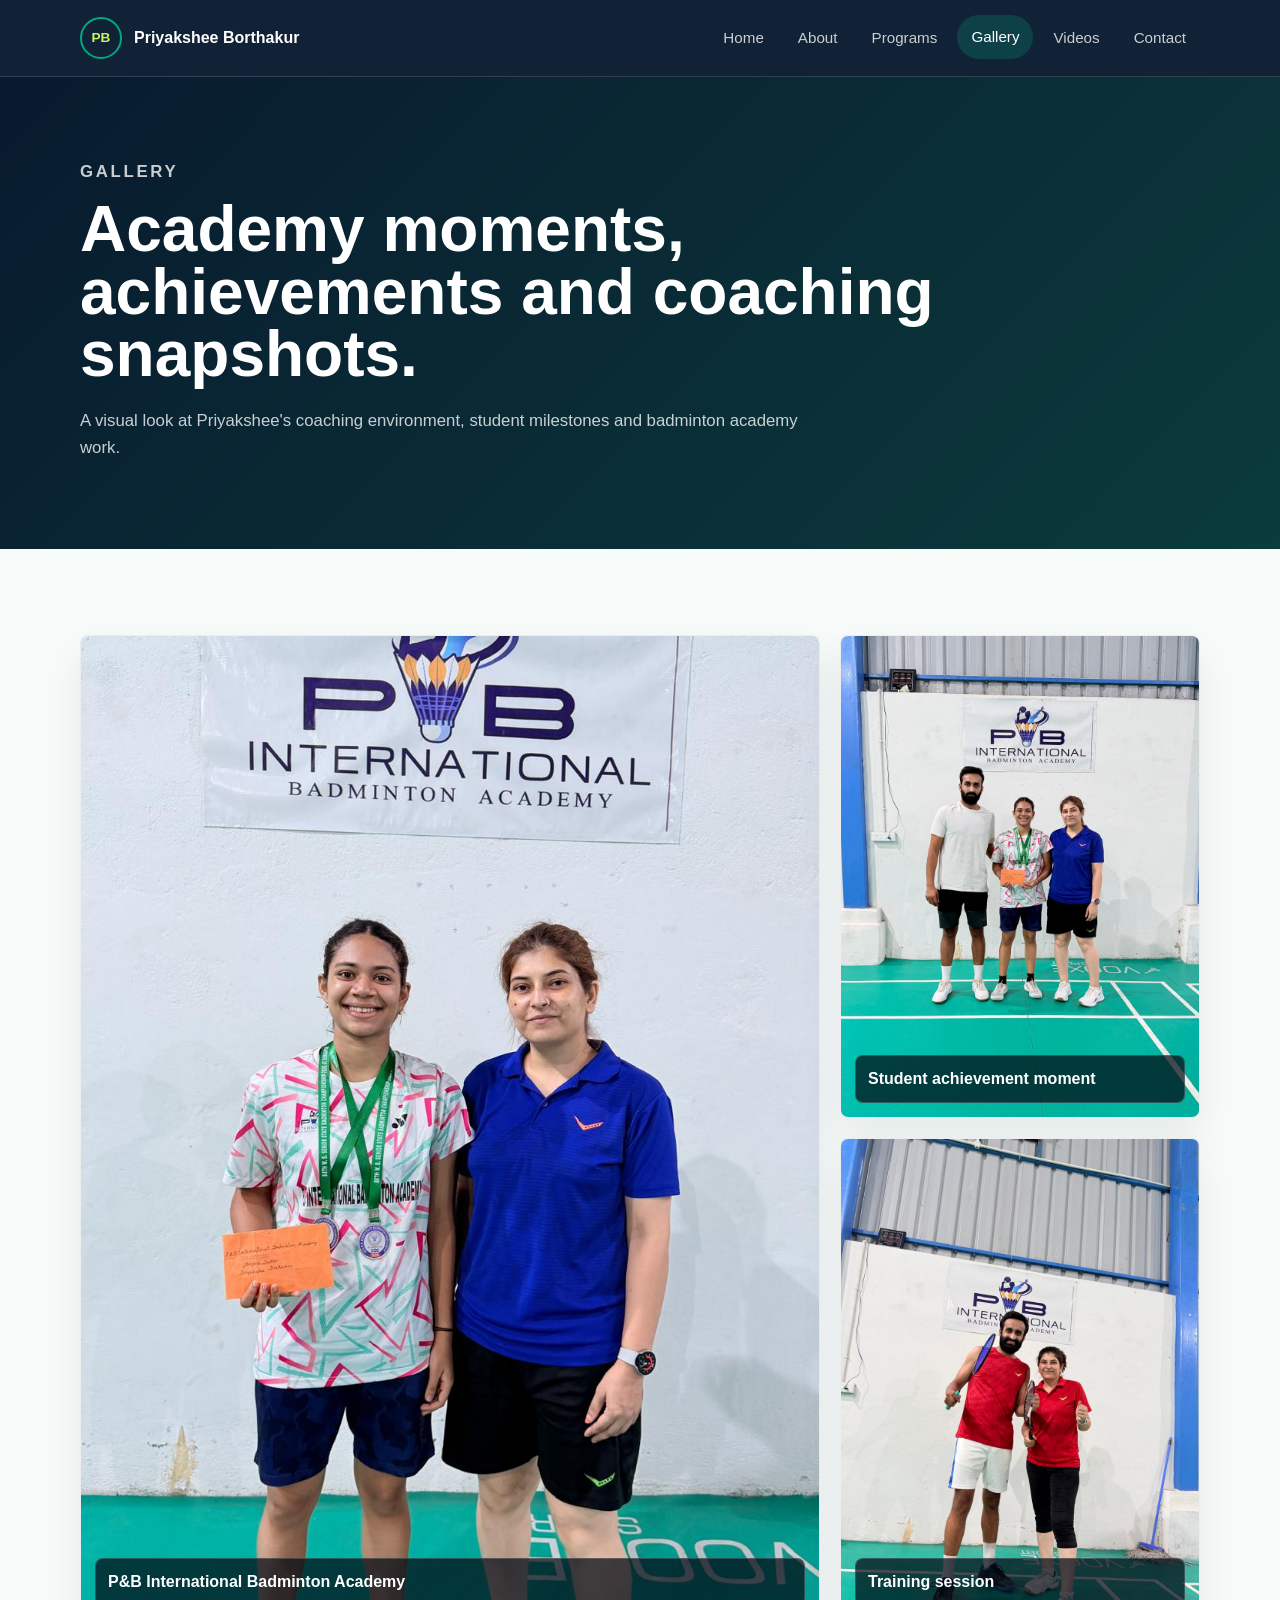
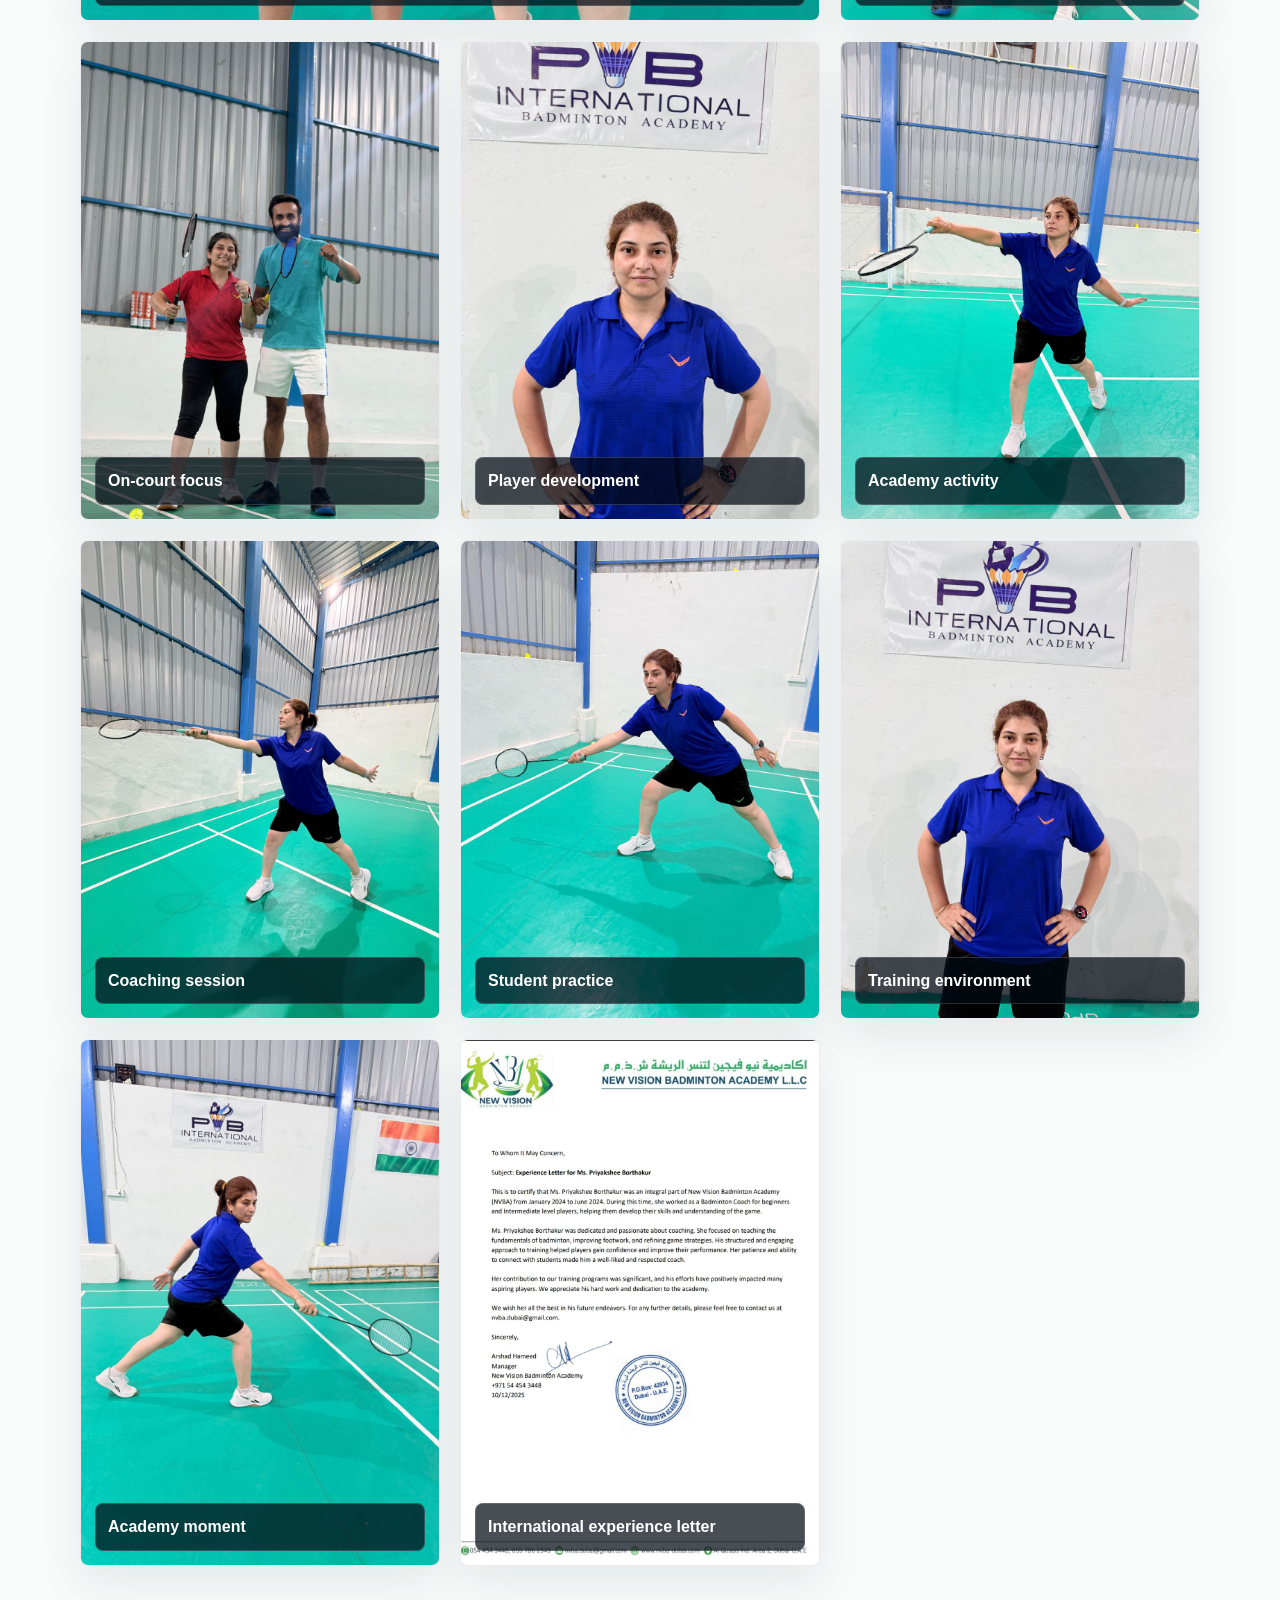
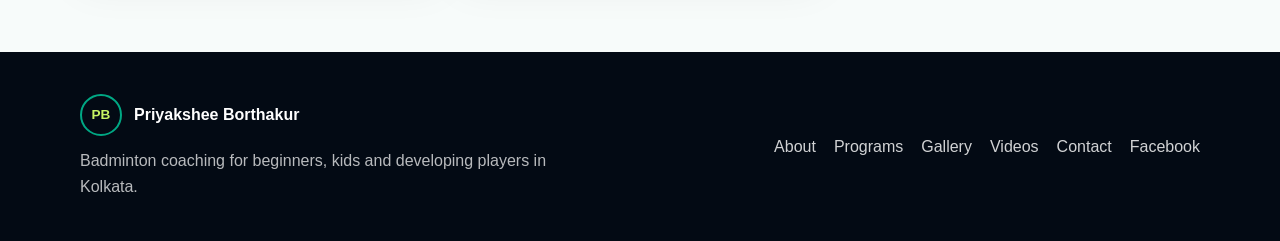
==== gallery.html @ ad8895ad "Initial Commit" ====
<!DOCTYPE html>
<html lang="en">
<head>
  <meta charset="UTF-8">
  <meta name="viewport" content="width=device-width, initial-scale=1.0">
  <meta name="description" content="Photo gallery from Priyakshee Borthakur's badminton coaching sessions and academy moments.">
  <title>Gallery | Priyakshee Borthakur</title>
  <link rel="stylesheet" href="styles.css">
</head>
<body>
  <header class="site-header">
    <nav class="nav container" aria-label="Primary navigation">
      <a class="brand" href="index.html" aria-label="Priyakshee Borthakur home">
        <span class="brand-mark">PB</span>
        <span>Priyakshee Borthakur</span>
      </a>
      <div class="nav-links">
        <a href="index.html">Home</a>
        <a href="about.html">About</a>
        <a href="programs.html">Programs</a>
        <a class="active" href="gallery.html">Gallery</a>
        <a href="videos.html">Videos</a>
        <a href="contact.html">Contact</a>
      </div>
    </nav>
  </header>

  <main>
    <section class="page-hero compact">
      <div class="container">
        <p class="eyebrow">Gallery</p>
        <h1>Academy moments, achievements and coaching snapshots.</h1>
        <p>A visual look at Priyakshee's coaching environment, student milestones and badminton academy work.</p>
      </div>
    </section>

    <section class="section">
      <div class="container media-grid gallery-grid">
        <figure class="gallery-item featured-media">
          <img src="images/WhatsApp%20Image%202026-06-29%20at%2017.35.29.jpeg" alt="Priyakshee Borthakur with a student at P&B International Badminton Academy">
          <figcaption>P&amp;B International Badminton Academy</figcaption>
        </figure>
        <figure class="gallery-item">
          <img src="images/WhatsApp%20Image%202026-06-29%20at%2017.35.28.jpeg" alt="Badminton academy coaching moment">
          <figcaption>Student achievement moment</figcaption>
        </figure>
        <figure class="gallery-item">
          <img src="images/WhatsApp%20Image%202026-06-19%20at%2018.15.41.jpeg" alt="Badminton training photo">
          <figcaption>Training session</figcaption>
        </figure>
        <figure class="gallery-item">
          <img src="images/WhatsApp%20Image%202026-06-19%20at%2018.15.41%20(1).jpeg" alt="Badminton coaching photo">
          <figcaption>On-court focus</figcaption>
        </figure>
        <figure class="gallery-item">
          <img src="images/WhatsApp%20Image%202026-06-19%20at%2018.15.16.jpeg" alt="Badminton player training">
          <figcaption>Player development</figcaption>
        </figure>
        <figure class="gallery-item">
          <img src="images/WhatsApp%20Image%202026-06-19%20at%2018.15.16%20(2).jpeg" alt="Badminton academy activity">
          <figcaption>Academy activity</figcaption>
        </figure>
        <figure class="gallery-item">
          <img src="images/WhatsApp%20Image%202026-06-19%20at%2018.15.15.jpeg" alt="Badminton coaching session">
          <figcaption>Coaching session</figcaption>
        </figure>
        <figure class="gallery-item">
          <img src="images/WhatsApp%20Image%202026-06-19%20at%2018.15.15%20(1).jpeg" alt="Badminton student practice">
          <figcaption>Student practice</figcaption>
        </figure>
        <figure class="gallery-item">
          <img src="images/WhatsApp%20Image%202026-06-19%20at%2018.15.15%20(2).jpeg" alt="Badminton training environment">
          <figcaption>Training environment</figcaption>
        </figure>
        <figure class="gallery-item">
          <img src="images/WhatsApp%20Image%202026-06-19%20at%2018.15.14.jpeg" alt="Badminton academy moment">
          <figcaption>Academy moment</figcaption>
        </figure>
        <figure class="gallery-item document-item">
          <img src="images/WhatsApp%20Image%202026-06-19%20at%2018.14.36.jpeg" alt="New Vision Badminton Academy experience letter">
          <figcaption>International experience letter</figcaption>
        </figure>
      </div>
    </section>
  </main>

  <dialog class="image-lightbox" aria-label="Zoomed gallery image">
    <button class="lightbox-close" type="button" aria-label="Close zoomed image">&times;</button>
    <div class="lightbox-tools" aria-label="Image zoom controls">
      <button type="button" data-zoom="out" aria-label="Minimize image">-</button>
      <button type="button" data-zoom="reset">Reset</button>
      <button type="button" data-zoom="in" aria-label="Maximize image">+</button>
    </div>
    <div class="lightbox-image-wrap">
      <img src="" alt="">
    </div>
    <p></p>
  </dialog>

  <footer class="site-footer">
    <div class="container footer-grid">
      <div>
        <a class="brand footer-brand" href="index.html">
          <span class="brand-mark">PB</span>
          <span>Priyakshee Borthakur</span>
        </a>
        <p>Badminton coaching for beginners, kids and developing players in Kolkata.</p>
      </div>
      <div class="footer-links">
        <a href="about.html">About</a>
        <a href="programs.html">Programs</a>
        <a href="gallery.html">Gallery</a>
        <a href="videos.html">Videos</a>
        <a href="contact.html">Contact</a>
        <a href="https://www.facebook.com/share/1N7oUnRfGF/" target="_blank" rel="noopener noreferrer">Facebook</a>
      </div>
    </div>
  </footer>
  <script>
    const lightbox = document.querySelector(".image-lightbox");
    const lightboxImage = lightbox.querySelector("img");
    const lightboxCaption = lightbox.querySelector("p");
    const closeLightbox = lightbox.querySelector(".lightbox-close");
    const zoomControls = lightbox.querySelectorAll("[data-zoom]");
    let currentScale = 1;

    const updateZoom = (scale) => {
      currentScale = Math.min(Math.max(scale, 0.65), 2.5);
      lightboxImage.style.width = `${currentScale * 100}%`;
      lightboxImage.style.maxHeight = currentScale === 1 ? "" : "none";
    };

    document.querySelectorAll(".gallery-item").forEach((item) => {
      const image = item.querySelector("img");
      const caption = item.querySelector("figcaption");

      item.tabIndex = 0;
      item.setAttribute("role", "button");
      item.setAttribute("aria-label", `View larger image: ${caption.textContent}`);

      const openLightbox = () => {
        lightboxImage.src = image.src;
        lightboxImage.alt = image.alt;
        lightboxCaption.textContent = caption.textContent;
        updateZoom(1);
        lightbox.showModal();
      };

      item.addEventListener("click", openLightbox);
      item.addEventListener("keydown", (event) => {
        if (event.key === "Enter" || event.key === " ") {
          event.preventDefault();
          openLightbox();
        }
      });
    });

    closeLightbox.addEventListener("click", () => lightbox.close());
    zoomControls.forEach((control) => {
      control.addEventListener("click", () => {
        const action = control.dataset.zoom;

        if (action === "in") {
          updateZoom(currentScale + 0.25);
        }

        if (action === "out") {
          updateZoom(currentScale - 0.25);
        }

        if (action === "reset") {
          updateZoom(1);
        }
      });
    });

    lightbox.addEventListener("click", (event) => {
      if (event.target === lightbox) {
        lightbox.close();
      }
    });
  </script>
</body>
</html>
---- styles.css ----
:root {
  --ink: #07111f;
  --navy: #081a2e;
  --navy-soft: #102a43;
  --court: #00a884;
  --court-dark: #05745f;
  --lime: #c7f464;
  --white: #ffffff;
  --mist: #eef6f4;
  --line: rgba(255, 255, 255, 0.14);
  --shadow: 0 24px 60px rgba(3, 13, 26, 0.22);
  --radius: 8px;
}

* {
  box-sizing: border-box;
}

html {
  scroll-behavior: smooth;
}

body {
  margin: 0;
  font-family: Arial, Helvetica, sans-serif;
  color: var(--ink);
  background: #f7fbfa;
  line-height: 1.6;
  overflow-x: hidden;
}

img {
  display: block;
  max-width: 100%;
}

a {
  color: inherit;
  text-decoration: none;
}

.container {
  width: min(1120px, calc(100% - 40px));
  margin: 0 auto;
}

.site-header {
  position: sticky;
  top: 0;
  z-index: 10;
  background: rgba(8, 26, 46, 0.96);
  backdrop-filter: blur(12px);
  border-bottom: 1px solid var(--line);
}

.nav {
  min-height: 76px;
  display: flex;
  align-items: center;
  justify-content: space-between;
  gap: 24px;
}

.brand {
  display: inline-flex;
  align-items: center;
  gap: 12px;
  color: var(--white);
  font-weight: 800;
  letter-spacing: 0;
}

.brand-mark {
  width: 42px;
  height: 42px;
  display: grid;
  place-items: center;
  border: 2px solid var(--court);
  border-radius: 50%;
  color: var(--lime);
  font-size: 0.85rem;
}

.nav-links {
  display: flex;
  align-items: center;
  gap: 6px;
  flex-wrap: wrap;
  justify-content: flex-end;
}

.nav-links a {
  color: rgba(255, 255, 255, 0.78);
  padding: 10px 14px;
  border-radius: 999px;
  font-size: 0.95rem;
  transition: color 180ms ease, background 180ms ease, transform 180ms ease;
}

.nav-links a:hover,
.nav-links a.active {
  color: var(--white);
  background: rgba(0, 168, 132, 0.22);
  transform: translateY(-1px);
}

.hero {
  position: relative;
  min-height: calc(100vh - 76px);
  display: grid;
  align-items: center;
  color: var(--white);
  overflow: hidden;
  background:
    linear-gradient(90deg, rgba(5, 14, 28, 0.95) 0%, rgba(5, 14, 28, 0.82) 45%, rgba(5, 14, 28, 0.34) 100%),
    url("images/WhatsApp%20Image%202026-06-29%20at%2017.35.29.jpeg") center right / cover no-repeat;
}

.hero::after {
  content: "";
  position: absolute;
  inset: auto 0 0;
  height: 9px;
  background: linear-gradient(90deg, var(--court), var(--lime), var(--court));
}

.hero-grid {
  position: relative;
  z-index: 1;
  display: grid;
  grid-template-columns: minmax(0, 1.1fr) minmax(280px, 0.62fr);
  gap: 48px;
  align-items: end;
  padding: 72px 0 92px;
}

.hero-copy {
  max-width: 740px;
  min-width: 0;
}

.title-line {
  display: inline;
}

.eyebrow {
  margin: 0 0 12px;
  color: var(--court);
  text-transform: uppercase;
  font-size: 0.78rem;
  font-weight: 800;
  letter-spacing: 0.16em;
}

h1,
h2,
h3,
p {
  margin-top: 0;
}

h1 {
  margin-bottom: 22px;
  font-size: clamp(2.45rem, 6vw, 5.35rem);
  line-height: 0.98;
  letter-spacing: 0;
  overflow-wrap: break-word;
}

h2 {
  margin-bottom: 18px;
  font-size: clamp(1.85rem, 3vw, 3rem);
  line-height: 1.08;
  letter-spacing: 0;
}

h3 {
  margin-bottom: 10px;
  font-size: 1.18rem;
  line-height: 1.2;
}

.hero-lede,
.page-hero p,
.split p,
.two-column p,
.service-card p {
  color: rgba(7, 17, 31, 0.72);
  font-size: 1.05rem;
}

.hero-lede {
  max-width: 650px;
  color: rgba(255, 255, 255, 0.84);
  font-size: clamp(1.06rem, 2vw, 1.28rem);
}

.hero-actions {
  display: flex;
  gap: 14px;
  flex-wrap: wrap;
  margin-top: 32px;
}

.button {
  display: inline-flex;
  align-items: center;
  justify-content: center;
  min-height: 48px;
  padding: 13px 20px;
  border-radius: var(--radius);
  border: 1px solid transparent;
  font-weight: 800;
  text-align: center;
  transition: transform 180ms ease, box-shadow 180ms ease, background 180ms ease;
}

.button:hover {
  transform: translateY(-2px);
}

.button.primary {
  color: #04131f;
  background: var(--lime);
  box-shadow: 0 16px 36px rgba(199, 244, 100, 0.26);
}

.button.primary:hover {
  background: #d8ff7c;
}

.button.secondary {
  color: var(--white);
  border-color: rgba(255, 255, 255, 0.42);
  background: rgba(255, 255, 255, 0.08);
}

.hero-panel {
  display: grid;
  gap: 16px;
  min-width: 0;
}

.stat-card,
.role-card,
.feature-card,
.service-card,
.management-box,
.contact-form,
.contact-aside,
.info-card {
  border-radius: var(--radius);
}

.stat-card,
.role-card {
  padding: 22px;
  background: rgba(8, 26, 46, 0.78);
  border: 1px solid var(--line);
  box-shadow: var(--shadow);
}

.stat-card strong {
  display: block;
  color: var(--lime);
  font-size: clamp(1.55rem, 3vw, 2.2rem);
  line-height: 1.05;
}

.stat-card span,
.role-card {
  color: rgba(255, 255, 255, 0.8);
}

.role-label {
  display: block;
  margin-bottom: 8px;
  color: var(--court);
  font-weight: 800;
  text-transform: uppercase;
  font-size: 0.78rem;
  letter-spacing: 0.14em;
}

.role-card p {
  margin: 0;
  color: var(--white);
  font-weight: 700;
  overflow-wrap: anywhere;
}

.section {
  padding: 86px 0;
}

.intro-section,
.academy-band {
  background: var(--mist);
}

.split,
.two-column,
.contact-grid,
.page-hero-grid {
  display: grid;
  grid-template-columns: minmax(0, 0.9fr) minmax(0, 1.1fr);
  gap: 54px;
  align-items: center;
}

.feature-grid,
.service-grid {
  display: grid;
  grid-template-columns: repeat(3, 1fr);
  gap: 22px;
}

.service-grid {
  grid-template-columns: repeat(2, minmax(0, 1fr));
}

.feature-card,
.service-card,
.management-box,
.contact-form,
.contact-aside {
  background: var(--white);
  border: 1px solid rgba(8, 26, 46, 0.08);
  box-shadow: 0 18px 44px rgba(6, 23, 44, 0.08);
}

.feature-card {
  padding: 30px;
}

.feature-icon,
.service-number {
  display: inline-grid;
  place-items: center;
  width: 46px;
  height: 46px;
  margin-bottom: 24px;
  background: #e7fbf5;
  color: var(--court-dark);
  border-radius: 50%;
  font-weight: 900;
}

.page-hero {
  padding: 74px 0;
  background: linear-gradient(135deg, var(--navy), #0b3b3c);
  color: var(--white);
}

.page-hero.compact {
  padding: 82px 0 70px;
}

.page-hero h1 {
  max-width: 870px;
  font-size: clamp(2.25rem, 5vw, 4.2rem);
}

.page-hero p {
  max-width: 760px;
  color: rgba(255, 255, 255, 0.78);
}

.page-hero img {
  aspect-ratio: 4 / 5;
  object-fit: cover;
  object-position: center;
  border-radius: var(--radius);
  border: 1px solid rgba(255, 255, 255, 0.22);
  box-shadow: var(--shadow);
}

.management-box,
.service-card,
.contact-form,
.contact-aside {
  padding: 34px;
}

.check-list {
  padding: 0;
  margin: 22px 0 0;
  list-style: none;
}

.check-list li {
  position: relative;
  padding-left: 28px;
  margin-bottom: 12px;
  color: rgba(7, 17, 31, 0.74);
}

.check-list li::before {
  content: "";
  position: absolute;
  left: 0;
  top: 0.65em;
  width: 12px;
  height: 12px;
  border-radius: 50%;
  background: var(--court);
  box-shadow: inset 0 0 0 3px var(--white);
}

.timeline-section {
  background: #06111f;
  color: var(--white);
}

.timeline {
  display: grid;
  gap: 18px;
  margin-top: 28px;
}

.timeline-item {
  display: grid;
  grid-template-columns: 22px 1fr;
  gap: 18px;
  align-items: start;
  padding: 24px;
  border: 1px solid var(--line);
  background: rgba(255, 255, 255, 0.05);
  border-radius: var(--radius);
}

.timeline-item span {
  width: 16px;
  height: 16px;
  margin-top: 5px;
  border-radius: 50%;
  background: var(--lime);
  box-shadow: 0 0 0 6px rgba(199, 244, 100, 0.12);
}

.timeline-item p {
  margin-bottom: 0;
  color: rgba(255, 255, 255, 0.74);
}

.service-card.highlighted {
  border-color: rgba(0, 168, 132, 0.42);
  box-shadow: 0 22px 60px rgba(0, 168, 132, 0.14);
}

.service-top {
  display: grid;
  grid-template-columns: auto 1fr;
  gap: 18px;
  align-items: center;
  margin-bottom: 14px;
}

.service-number {
  margin-bottom: 0;
}

.text-link {
  display: inline-flex;
  margin-top: 24px;
  color: var(--court-dark);
  font-weight: 900;
  border-bottom: 2px solid currentColor;
}

.contact-grid {
  align-items: start;
}

.contact-form {
  display: grid;
  grid-template-columns: repeat(2, minmax(0, 1fr));
  gap: 20px;
}

.field-group.full,
.form-button {
  grid-column: 1 / -1;
}

label {
  display: block;
  margin-bottom: 8px;
  color: var(--navy);
  font-weight: 800;
}

input,
select,
textarea {
  width: 100%;
  border: 1px solid rgba(8, 26, 46, 0.16);
  border-radius: var(--radius);
  padding: 13px 14px;
  color: var(--ink);
  background: #fbfefd;
  font: inherit;
  transition: border 180ms ease, box-shadow 180ms ease;
}

input:focus,
select:focus,
textarea:focus {
  outline: none;
  border-color: var(--court);
  box-shadow: 0 0 0 4px rgba(0, 168, 132, 0.14);
}

textarea {
  resize: vertical;
}

.form-button {
  width: fit-content;
  border: 0;
  cursor: pointer;
}

.contact-aside {
  background: var(--navy);
  color: var(--white);
}

.contact-aside h2 {
  font-size: 2rem;
}

.contact-aside a,
.info-card a {
  color: var(--white);
  font-weight: 800;
  overflow-wrap: anywhere;
  border-bottom: 1px solid rgba(255, 255, 255, 0.45);
}

.info-card {
  padding: 20px;
  margin-top: 16px;
  background: rgba(255, 255, 255, 0.08);
  border: 1px solid var(--line);
}

.info-card span {
  color: var(--lime);
  font-weight: 900;
}

.info-card p {
  margin: 6px 0 0;
  color: rgba(255, 255, 255, 0.78);
}

.site-footer {
  background: #030a14;
  color: rgba(255, 255, 255, 0.72);
  padding: 42px 0;
}

.footer-grid {
  display: flex;
  align-items: center;
  justify-content: space-between;
  gap: 28px;
}

.footer-brand {
  margin-bottom: 12px;
}

.footer-grid p {
  margin-bottom: 0;
  max-width: 520px;
}

.footer-links {
  display: flex;
  gap: 18px;
  flex-wrap: wrap;
}

.footer-links a {
  color: rgba(255, 255, 255, 0.82);
  transition: color 180ms ease;
}

.footer-links a:hover {
  color: var(--lime);
}

.media-grid {
  display: grid;
  grid-template-columns: repeat(3, minmax(0, 1fr));
  gap: 20px;
}

.gallery-item,
.video-card {
  overflow: hidden;
  margin: 0;
  background: var(--white);
  border: 1px solid rgba(8, 26, 46, 0.08);
  border-radius: var(--radius);
  box-shadow: 0 18px 44px rgba(6, 23, 44, 0.08);
}

.gallery-item {
  position: relative;
  min-height: 260px;
  cursor: zoom-in;
}

.gallery-item img {
  width: 100%;
  height: 100%;
  min-height: 260px;
  object-fit: cover;
  transition: transform 220ms ease;
}

.gallery-item:hover img {
  transform: scale(1.035);
}

.gallery-item:focus-visible {
  outline: 4px solid var(--lime);
  outline-offset: 4px;
}

.gallery-item figcaption {
  position: absolute;
  left: 14px;
  right: 14px;
  bottom: 14px;
  padding: 10px 12px;
  color: var(--white);
  background: rgba(3, 10, 20, 0.72);
  border: 1px solid rgba(255, 255, 255, 0.16);
  border-radius: var(--radius);
  font-weight: 800;
}

.featured-media {
  grid-column: span 2;
  grid-row: span 2;
}

.featured-media img {
  min-height: 540px;
}

.document-item img {
  object-position: top;
}

.image-lightbox {
  width: min(1100px, calc(100% - 32px));
  max-height: calc(100vh - 32px);
  padding: 18px;
  color: var(--white);
  background: #050d18;
  border: 1px solid rgba(255, 255, 255, 0.18);
  border-radius: var(--radius);
  box-shadow: 0 32px 90px rgba(0, 0, 0, 0.55);
}

.image-lightbox::backdrop {
  background: rgba(1, 7, 15, 0.82);
  backdrop-filter: blur(6px);
}

.lightbox-image-wrap {
  max-height: calc(100vh - 190px);
  overflow: auto;
  border-radius: var(--radius);
  background: #020812;
}

.image-lightbox img {
  width: 100%;
  max-height: calc(100vh - 190px);
  display: block;
  margin: 0 auto;
  object-fit: contain;
  border-radius: var(--radius);
  background: #020812;
  transition: width 180ms ease;
}

.image-lightbox p {
  margin: 14px 52px 0 0;
  color: rgba(255, 255, 255, 0.82);
  font-weight: 800;
}

.lightbox-close {
  position: absolute;
  top: 14px;
  right: 14px;
  width: 42px;
  height: 42px;
  border: 1px solid rgba(255, 255, 255, 0.24);
  border-radius: 50%;
  color: var(--white);
  background: rgba(8, 26, 46, 0.8);
  font-size: 1.8rem;
  line-height: 1;
  cursor: pointer;
  transition: background 180ms ease, transform 180ms ease;
}

.lightbox-close:hover {
  background: var(--court-dark);
  transform: scale(1.04);
}

.lightbox-tools {
  display: inline-flex;
  align-items: center;
  gap: 8px;
  margin-bottom: 14px;
  padding-right: 54px;
}

.lightbox-tools button {
  min-width: 42px;
  min-height: 38px;
  border: 1px solid rgba(255, 255, 255, 0.2);
  border-radius: var(--radius);
  color: var(--white);
  background: rgba(255, 255, 255, 0.1);
  font: inherit;
  font-weight: 900;
  cursor: pointer;
  transition: background 180ms ease, transform 180ms ease;
}

.lightbox-tools button:hover {
  background: var(--court-dark);
  transform: translateY(-1px);
}

.video-grid {
  display: grid;
  grid-template-columns: repeat(3, minmax(0, 1fr));
  gap: 22px;
}

.video-card {
  padding: 16px;
}

.video-card video {
  width: 100%;
  aspect-ratio: 9 / 16;
  display: block;
  object-fit: cover;
  background: #06111f;
  border-radius: var(--radius);
}

.video-card h2 {
  margin: 14px 0 0;
  font-size: 1.12rem;
  line-height: 1.2;
}

.video-card span {
  display: inline-block;
  margin-top: 16px;
  color: var(--court-dark);
  font-size: 0.78rem;
  font-weight: 900;
  letter-spacing: 0.12em;
  text-transform: uppercase;
}

.featured-video {
  grid-column: span 2;
  display: grid;
  grid-template-columns: minmax(220px, 0.78fr) 1fr;
  gap: 24px;
  align-items: center;
  padding: 24px;
  background: linear-gradient(135deg, #ffffff, #eefbf8);
}

.featured-video h2 {
  margin-top: 8px;
  font-size: clamp(1.8rem, 3vw, 2.6rem);
}

@media (max-width: 880px) {
  .nav {
    align-items: flex-start;
    flex-direction: column;
    padding: 16px 0;
  }

  .nav-links {
    justify-content: flex-start;
  }

  .hero {
    min-height: auto;
    background:
      linear-gradient(180deg, rgba(5, 14, 28, 0.96) 0%, rgba(5, 14, 28, 0.82) 58%, rgba(5, 14, 28, 0.58) 100%),
      url("images/WhatsApp%20Image%202026-06-29%20at%2017.35.29.jpeg") center top / cover no-repeat;
  }

  .hero-grid,
  .split,
  .two-column,
  .contact-grid,
  .page-hero-grid,
  .service-grid {
    grid-template-columns: 1fr;
  }

  .hero-grid {
    gap: 34px;
    padding: 76px 0 78px;
  }

  .feature-grid {
    grid-template-columns: 1fr;
  }

  .media-grid,
  .video-grid,
  .featured-video {
    grid-template-columns: 1fr;
  }

  .featured-media,
  .featured-video {
    grid-column: span 1;
  }

  .featured-media img {
    min-height: 360px;
  }

  .section {
    padding: 64px 0;
  }

  .footer-grid {
    align-items: flex-start;
    flex-direction: column;
  }
}

@media (max-width: 560px) {
  .container {
    width: min(calc(100% - 48px), 342px);
    margin-left: 24px;
    margin-right: 24px;
  }

  .brand {
    font-size: 0.94rem;
  }

  .brand-mark {
    width: 38px;
    height: 38px;
  }

  .nav-links {
    width: 100%;
    display: flex;
    gap: 8px;
  }

  .nav-links a {
    text-align: center;
    padding-inline: 8px;
    flex: 1 1 30%;
  }

  h1 {
    font-size: 1.76rem;
    line-height: 1.08;
  }

  .hero h1,
  .hero-lede,
  .role-card p {
    overflow-wrap: anywhere;
    word-break: break-word;
  }

  .hero-copy,
  .hero-panel,
  .stat-card,
  .role-card {
    max-width: calc(100vw - 48px);
  }

  .desktop-dash {
    display: none;
  }

  .title-line {
    display: block;
  }

  h2 {
    font-size: 1.75rem;
  }

  .hero-actions,
  .button {
    width: 100%;
  }

  .hero-grid {
    padding-top: 72px;
  }

  .hero-lede {
    font-size: 1rem;
  }

  .contact-form {
    grid-template-columns: 1fr;
    padding: 24px;
  }

  .management-box,
  .service-card,
  .contact-aside,
  .feature-card {
    padding: 24px;
  }

  .gallery-item,
  .gallery-item img {
    min-height: 300px;
  }

  .featured-video {
    padding: 16px;
  }
}
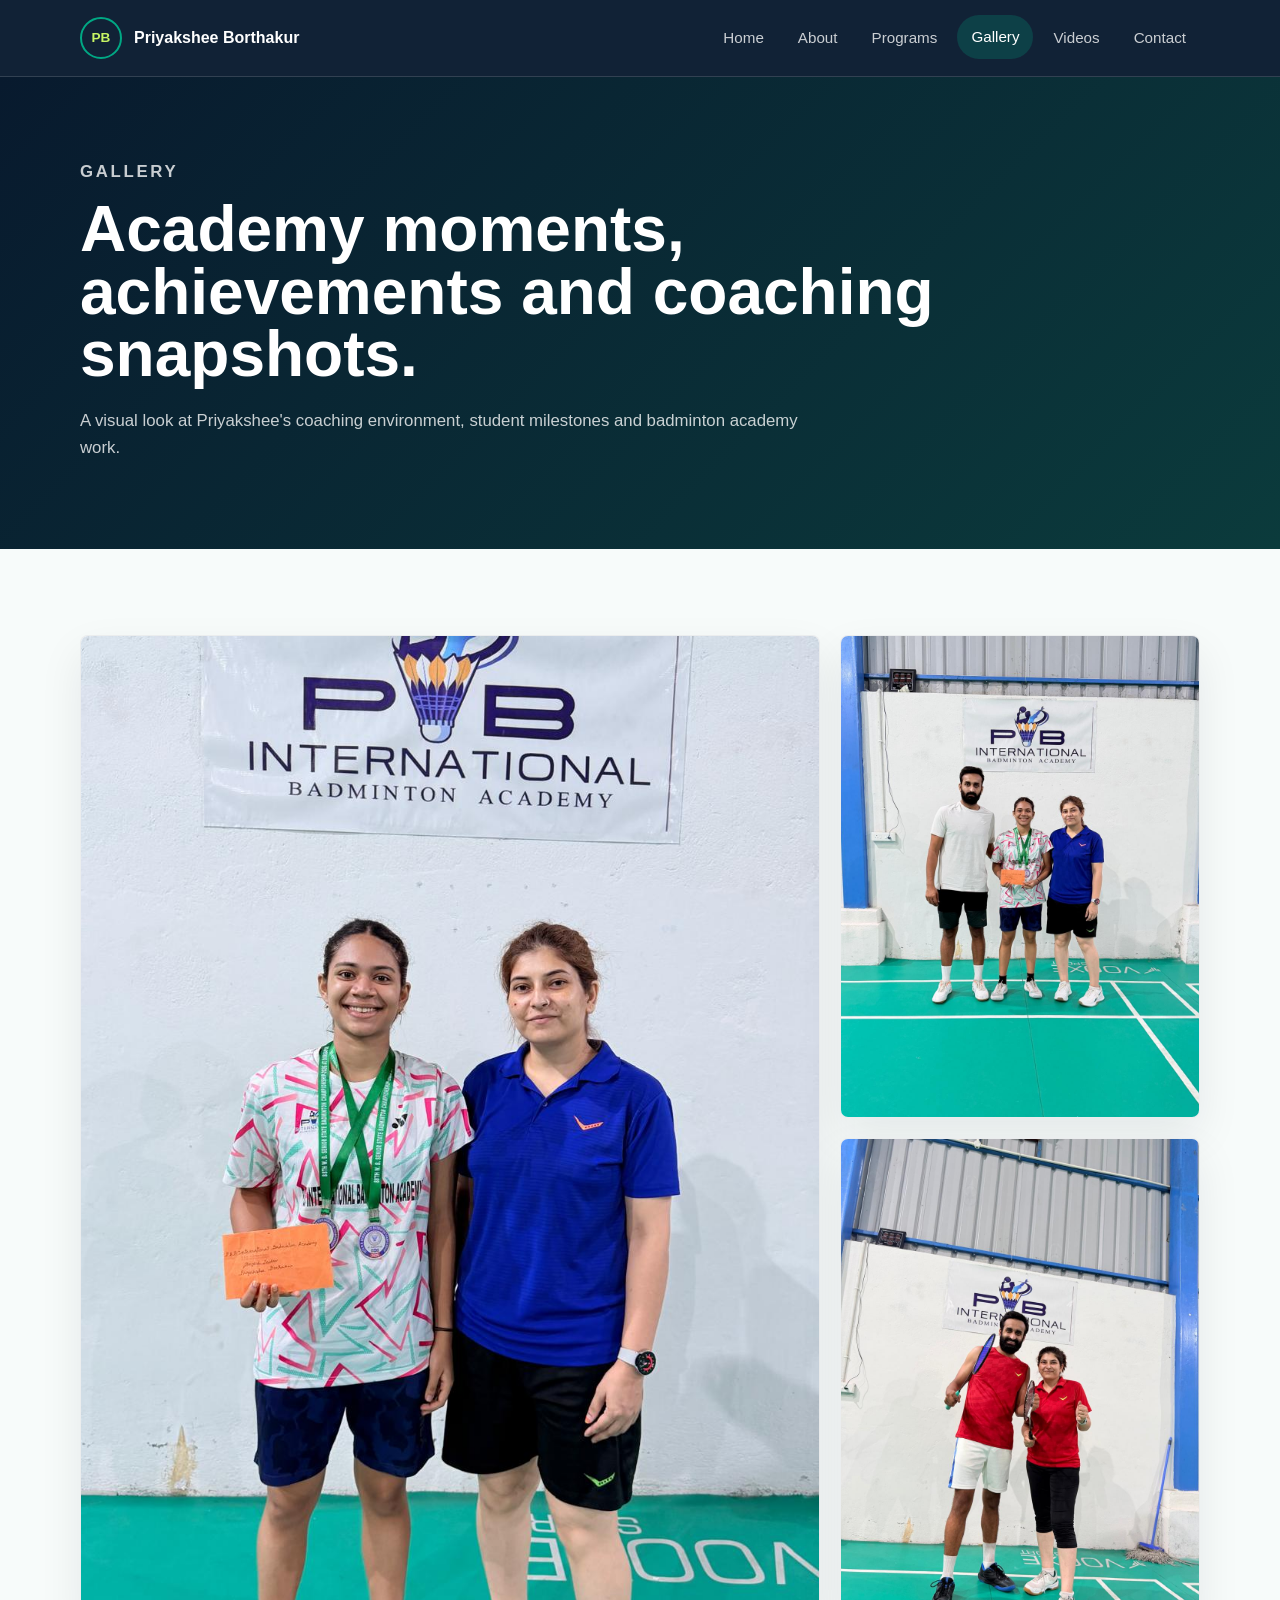
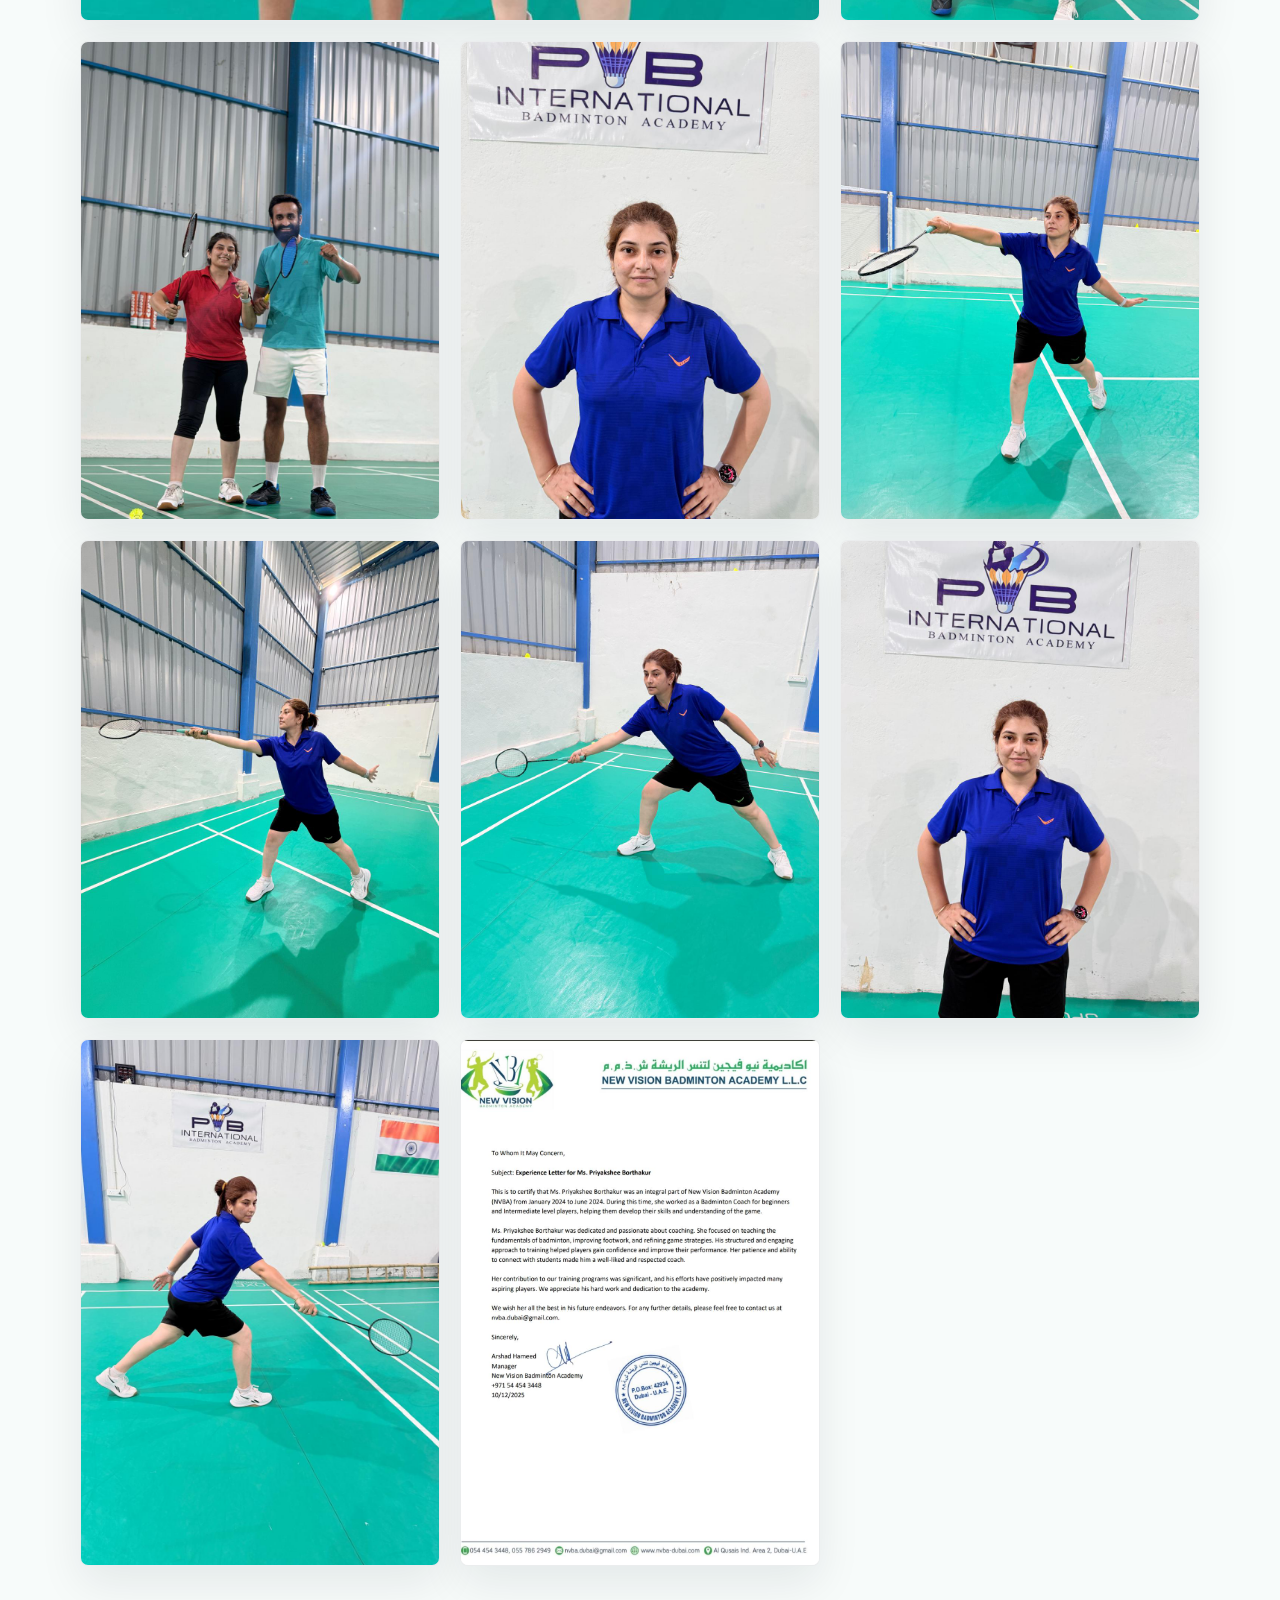
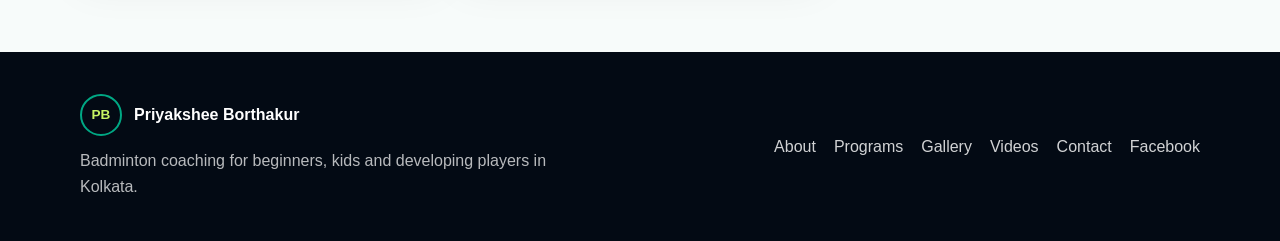
==== commit d5400a71: "Caption exclusion" ====
--- a/gallery.html
+++ b/gallery.html
@@ -38,47 +38,47 @@
       <div class="container media-grid gallery-grid">
         <figure class="gallery-item featured-media">
           <img src="images/WhatsApp%20Image%202026-06-29%20at%2017.35.29.jpeg" alt="Priyakshee Borthakur with a student at P&B International Badminton Academy">
-          <figcaption>P&amp;B International Badminton Academy</figcaption>
+          <!-- <figcaption>P&amp;B International Badminton Academy</figcaption> -->
         </figure>
         <figure class="gallery-item">
           <img src="images/WhatsApp%20Image%202026-06-29%20at%2017.35.28.jpeg" alt="Badminton academy coaching moment">
-          <figcaption>Student achievement moment</figcaption>
+          <!-- <figcaption>Student achievement moment</figcaption> -->
         </figure>
         <figure class="gallery-item">
           <img src="images/WhatsApp%20Image%202026-06-19%20at%2018.15.41.jpeg" alt="Badminton training photo">
-          <figcaption>Training session</figcaption>
+          <!-- <figcaption>Training session</figcaption> -->
         </figure>
         <figure class="gallery-item">
           <img src="images/WhatsApp%20Image%202026-06-19%20at%2018.15.41%20(1).jpeg" alt="Badminton coaching photo">
-          <figcaption>On-court focus</figcaption>
+          <!-- <figcaption>On-court focus</figcaption> -->
         </figure>
         <figure class="gallery-item">
           <img src="images/WhatsApp%20Image%202026-06-19%20at%2018.15.16.jpeg" alt="Badminton player training">
-          <figcaption>Player development</figcaption>
+          <!-- <figcaption>Player development</figcaption> -->
         </figure>
         <figure class="gallery-item">
           <img src="images/WhatsApp%20Image%202026-06-19%20at%2018.15.16%20(2).jpeg" alt="Badminton academy activity">
-          <figcaption>Academy activity</figcaption>
+          <!-- <figcaption>Academy activity</figcaption> -->
         </figure>
         <figure class="gallery-item">
           <img src="images/WhatsApp%20Image%202026-06-19%20at%2018.15.15.jpeg" alt="Badminton coaching session">
-          <figcaption>Coaching session</figcaption>
+          <!-- <figcaption>Coaching session</figcaption> -->
         </figure>
         <figure class="gallery-item">
           <img src="images/WhatsApp%20Image%202026-06-19%20at%2018.15.15%20(1).jpeg" alt="Badminton student practice">
-          <figcaption>Student practice</figcaption>
+          <!-- <figcaption>Student practice</figcaption> -->
         </figure>
         <figure class="gallery-item">
           <img src="images/WhatsApp%20Image%202026-06-19%20at%2018.15.15%20(2).jpeg" alt="Badminton training environment">
-          <figcaption>Training environment</figcaption>
+          <!-- <figcaption>Training environment</figcaption> -->
         </figure>
         <figure class="gallery-item">
           <img src="images/WhatsApp%20Image%202026-06-19%20at%2018.15.14.jpeg" alt="Badminton academy moment">
-          <figcaption>Academy moment</figcaption>
+          <!-- <figcaption>Academy moment</figcaption> -->
         </figure>
         <figure class="gallery-item document-item">
           <img src="images/WhatsApp%20Image%202026-06-19%20at%2018.14.36.jpeg" alt="New Vision Badminton Academy experience letter">
-          <figcaption>International experience letter</figcaption>
+          <!-- <figcaption>International experience letter</figcaption> -->
         </figure>
       </div>
     </section>
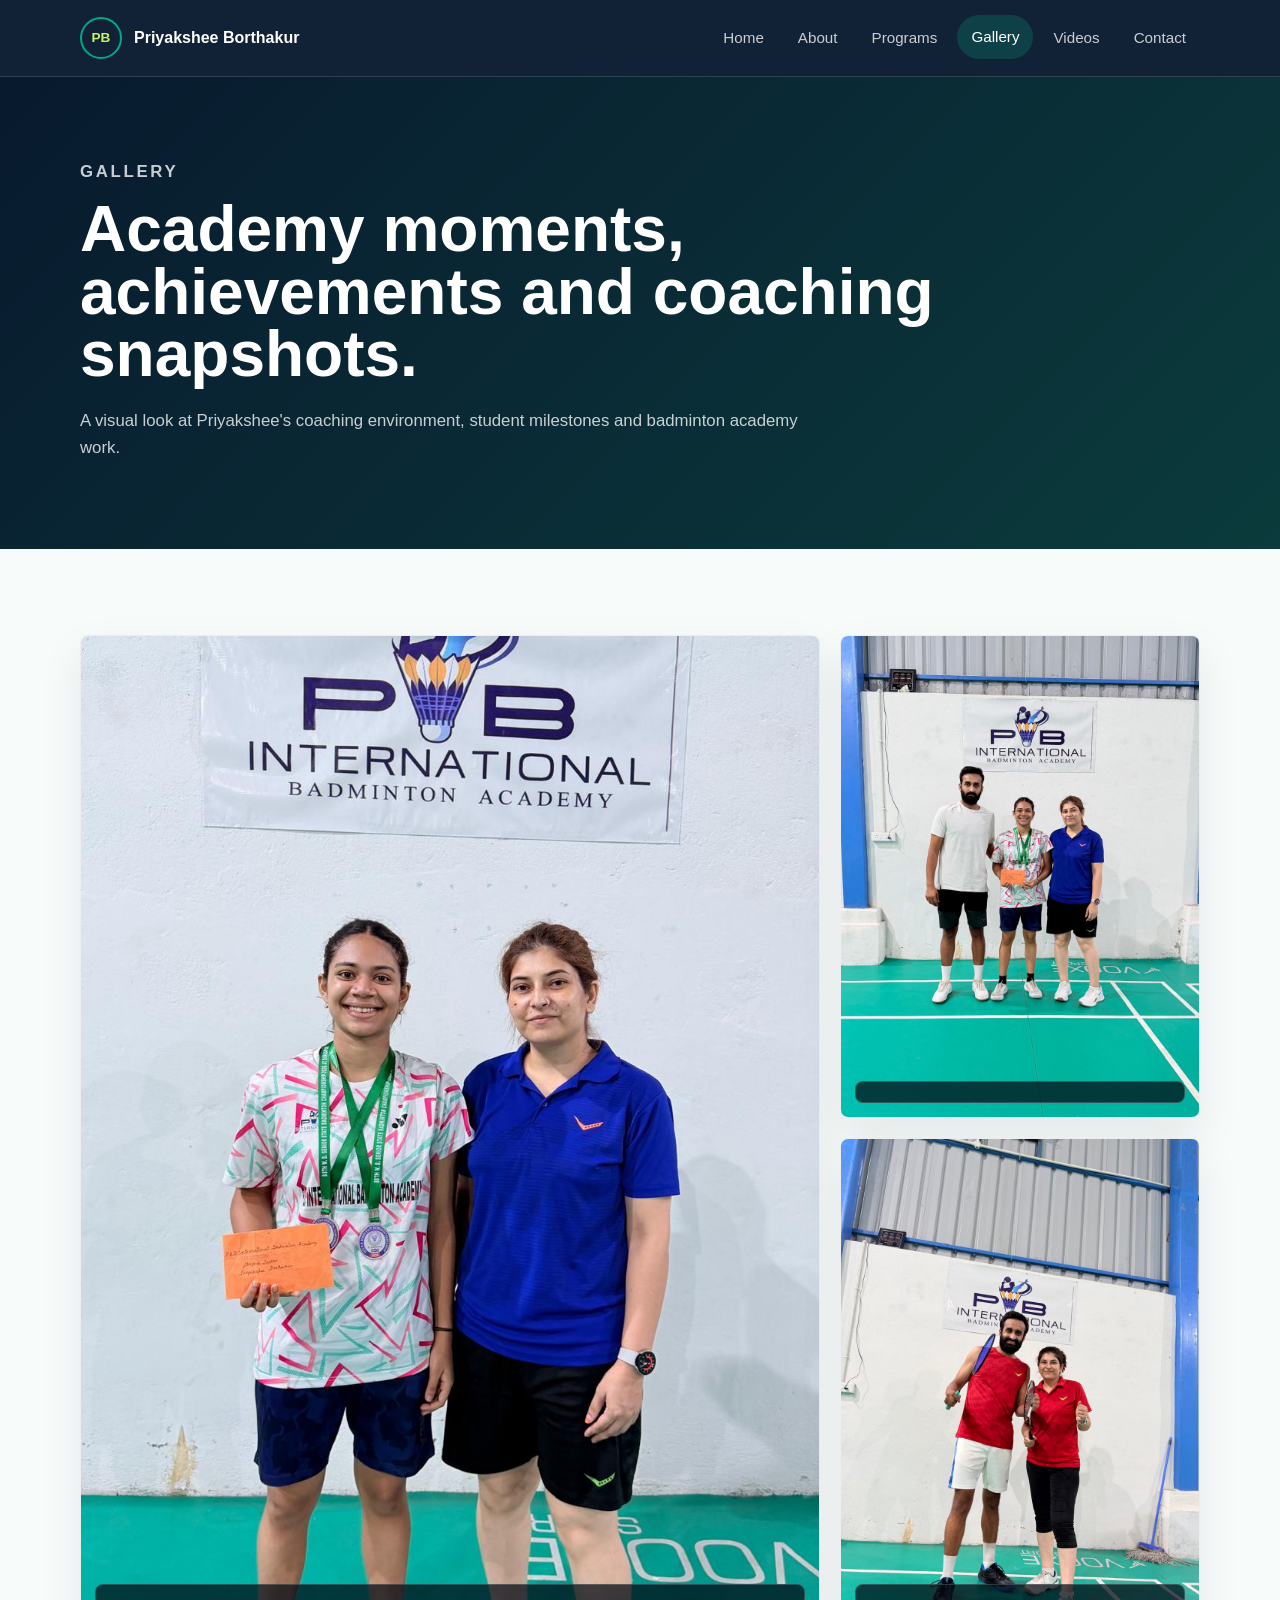
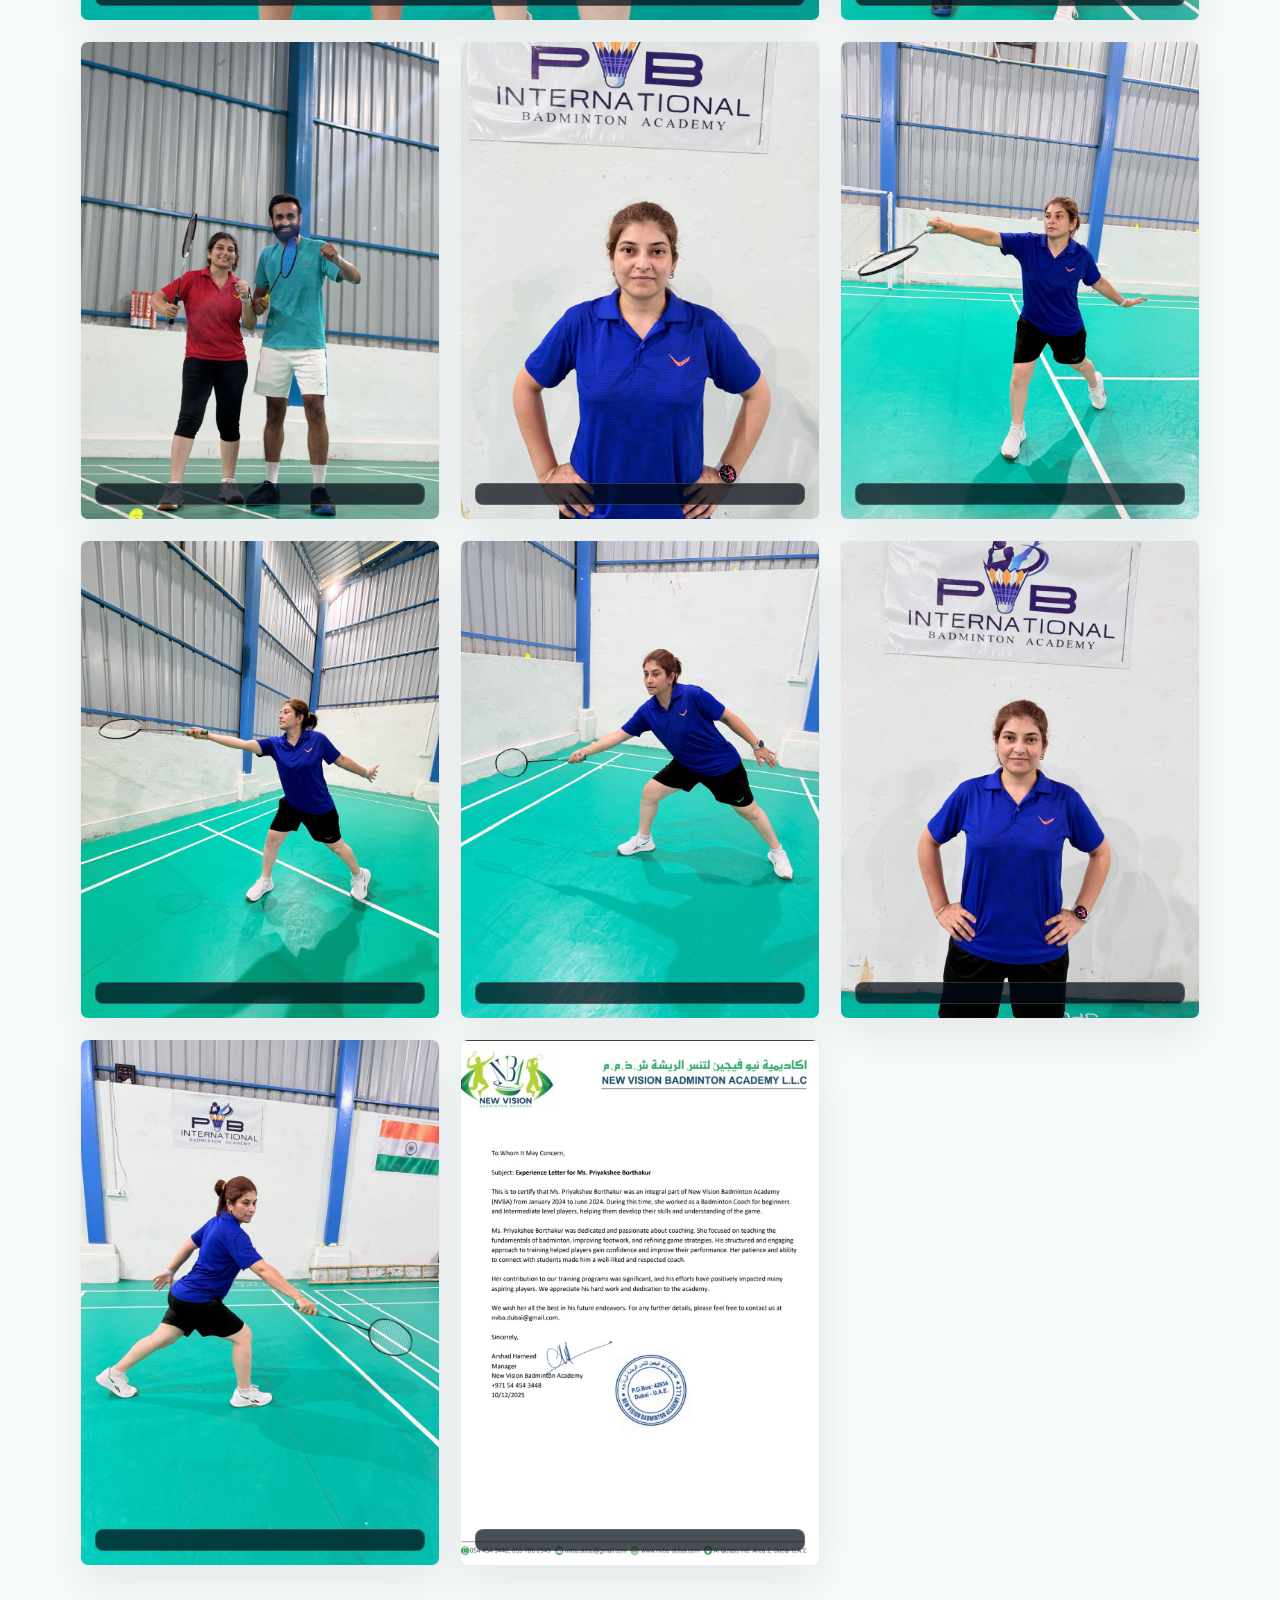
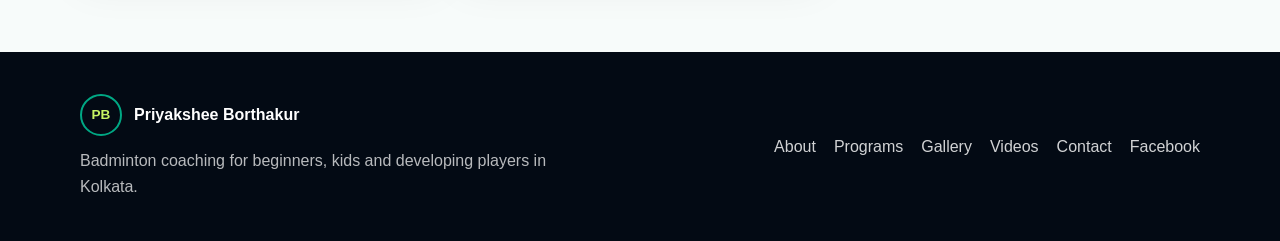
==== commit f3c47d2e: "Zoom issue fix" ====
--- a/gallery.html
+++ b/gallery.html
@@ -38,47 +38,47 @@
       <div class="container media-grid gallery-grid">
         <figure class="gallery-item featured-media">
           <img src="images/WhatsApp%20Image%202026-06-29%20at%2017.35.29.jpeg" alt="Priyakshee Borthakur with a student at P&B International Badminton Academy">
-          <!-- <figcaption>P&amp;B International Badminton Academy</figcaption> -->
+          <figcaption> </figcaption>
         </figure>
         <figure class="gallery-item">
           <img src="images/WhatsApp%20Image%202026-06-29%20at%2017.35.28.jpeg" alt="Badminton academy coaching moment">
-          <!-- <figcaption>Student achievement moment</figcaption> -->
+          <figcaption> </figcaption>
         </figure>
         <figure class="gallery-item">
           <img src="images/WhatsApp%20Image%202026-06-19%20at%2018.15.41.jpeg" alt="Badminton training photo">
-          <!-- <figcaption>Training session</figcaption> -->
+          <figcaption> </figcaption>
         </figure>
         <figure class="gallery-item">
           <img src="images/WhatsApp%20Image%202026-06-19%20at%2018.15.41%20(1).jpeg" alt="Badminton coaching photo">
-          <!-- <figcaption>On-court focus</figcaption> -->
+          <figcaption> </figcaption>
         </figure>
         <figure class="gallery-item">
           <img src="images/WhatsApp%20Image%202026-06-19%20at%2018.15.16.jpeg" alt="Badminton player training">
-          <!-- <figcaption>Player development</figcaption> -->
+          <figcaption> </figcaption>
         </figure>
         <figure class="gallery-item">
           <img src="images/WhatsApp%20Image%202026-06-19%20at%2018.15.16%20(2).jpeg" alt="Badminton academy activity">
-          <!-- <figcaption>Academy activity</figcaption> -->
+          <figcaption> </figcaption>
         </figure>
         <figure class="gallery-item">
           <img src="images/WhatsApp%20Image%202026-06-19%20at%2018.15.15.jpeg" alt="Badminton coaching session">
-          <!-- <figcaption>Coaching session</figcaption> -->
+          <figcaption> </figcaption>
         </figure>
         <figure class="gallery-item">
           <img src="images/WhatsApp%20Image%202026-06-19%20at%2018.15.15%20(1).jpeg" alt="Badminton student practice">
-          <!-- <figcaption>Student practice</figcaption> -->
+          <figcaption> </figcaption>
         </figure>
         <figure class="gallery-item">
           <img src="images/WhatsApp%20Image%202026-06-19%20at%2018.15.15%20(2).jpeg" alt="Badminton training environment">
-          <!-- <figcaption>Training environment</figcaption> -->
+          <figcaption> </figcaption>
         </figure>
         <figure class="gallery-item">
           <img src="images/WhatsApp%20Image%202026-06-19%20at%2018.15.14.jpeg" alt="Badminton academy moment">
-          <!-- <figcaption>Academy moment</figcaption> -->
+          <figcaption> </figcaption>
         </figure>
         <figure class="gallery-item document-item">
           <img src="images/WhatsApp%20Image%202026-06-19%20at%2018.14.36.jpeg" alt="New Vision Badminton Academy experience letter">
-          <!-- <figcaption>International experience letter</figcaption> -->
+          <figcaption> </figcaption>
         </figure>
       </div>
     </section>
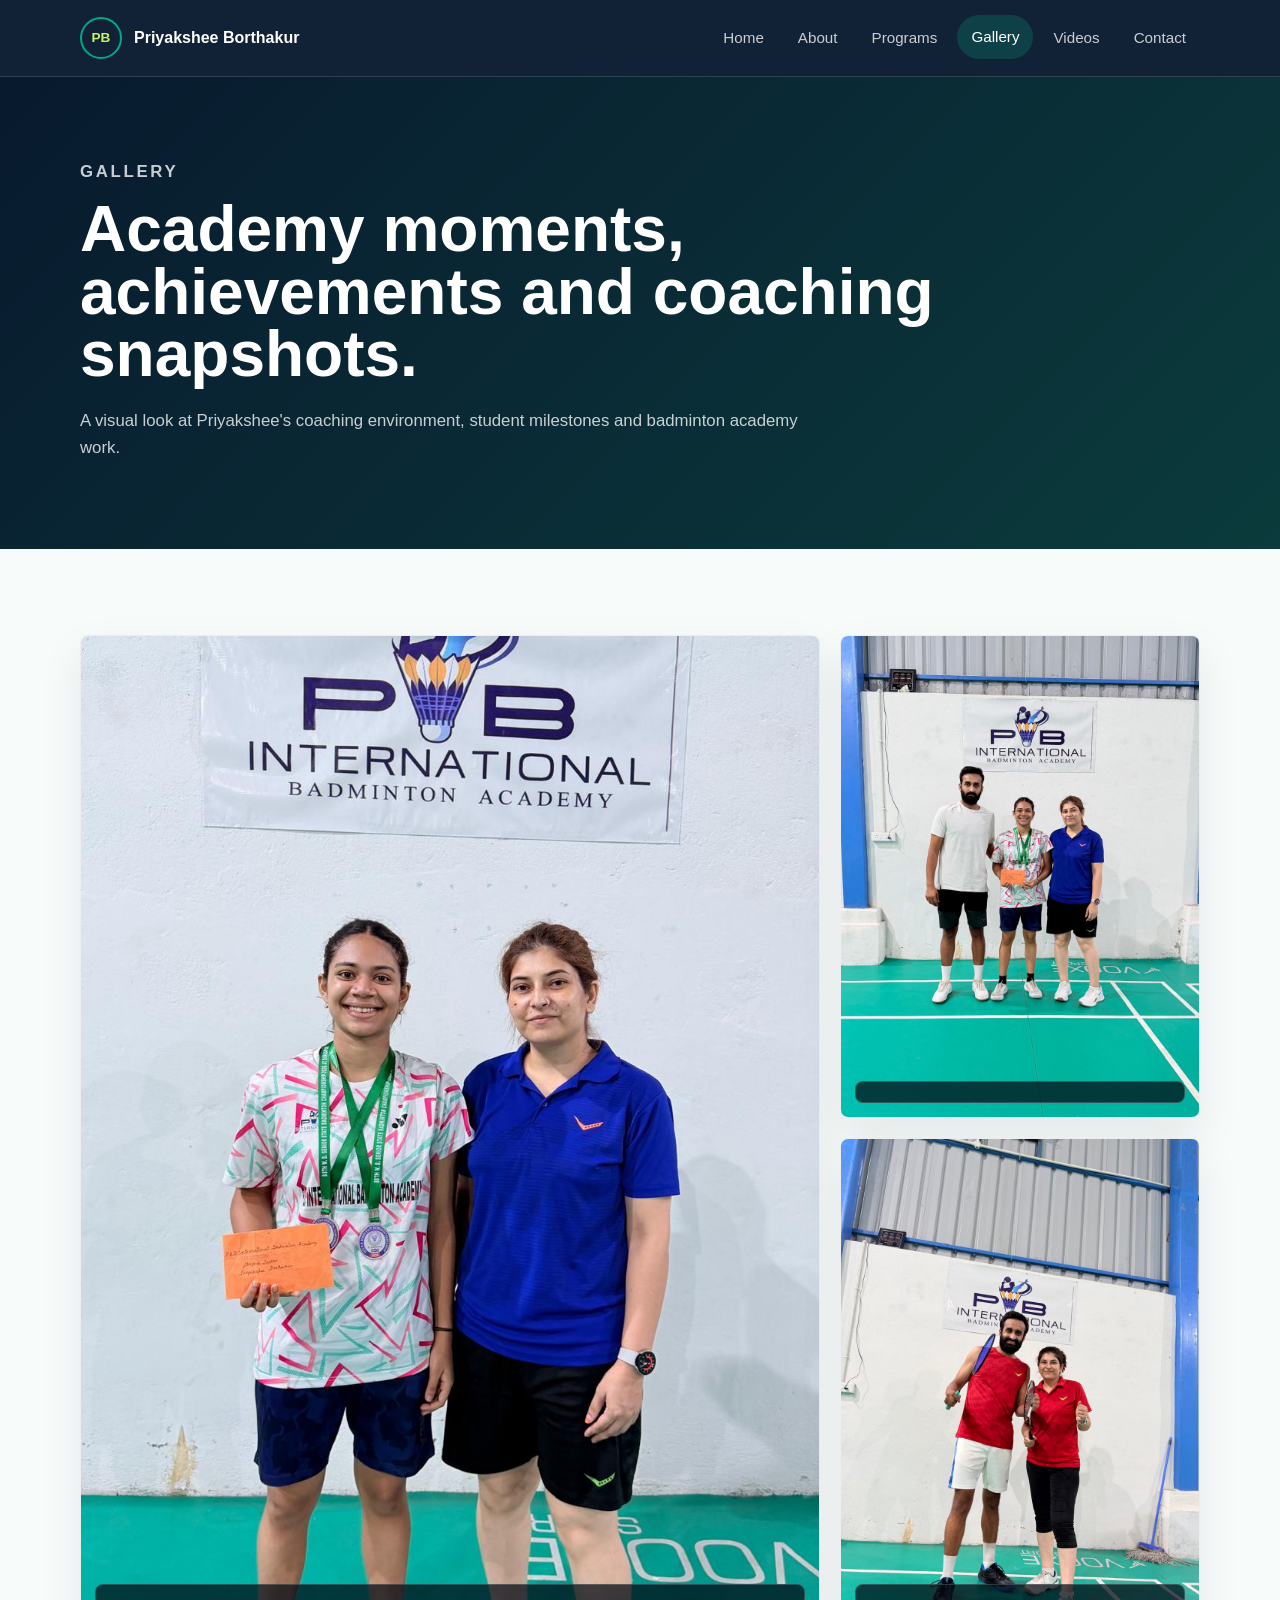
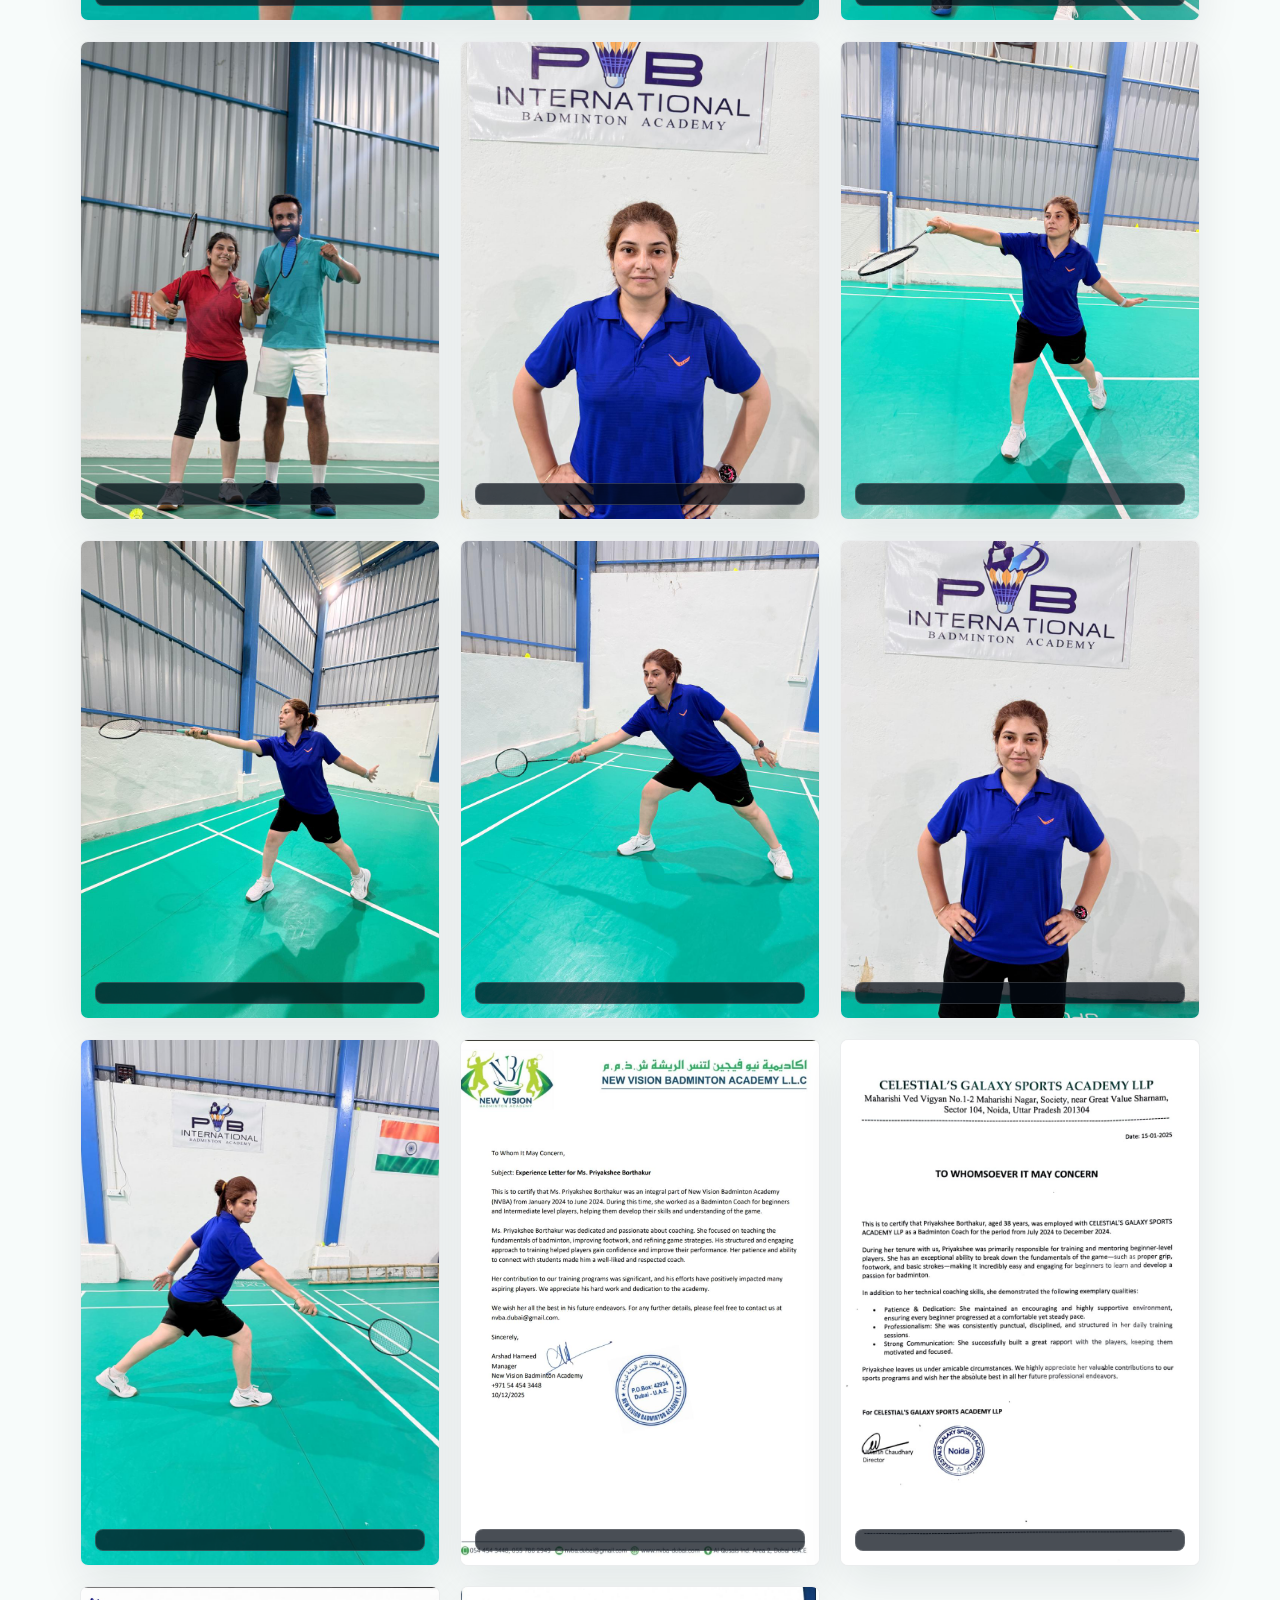
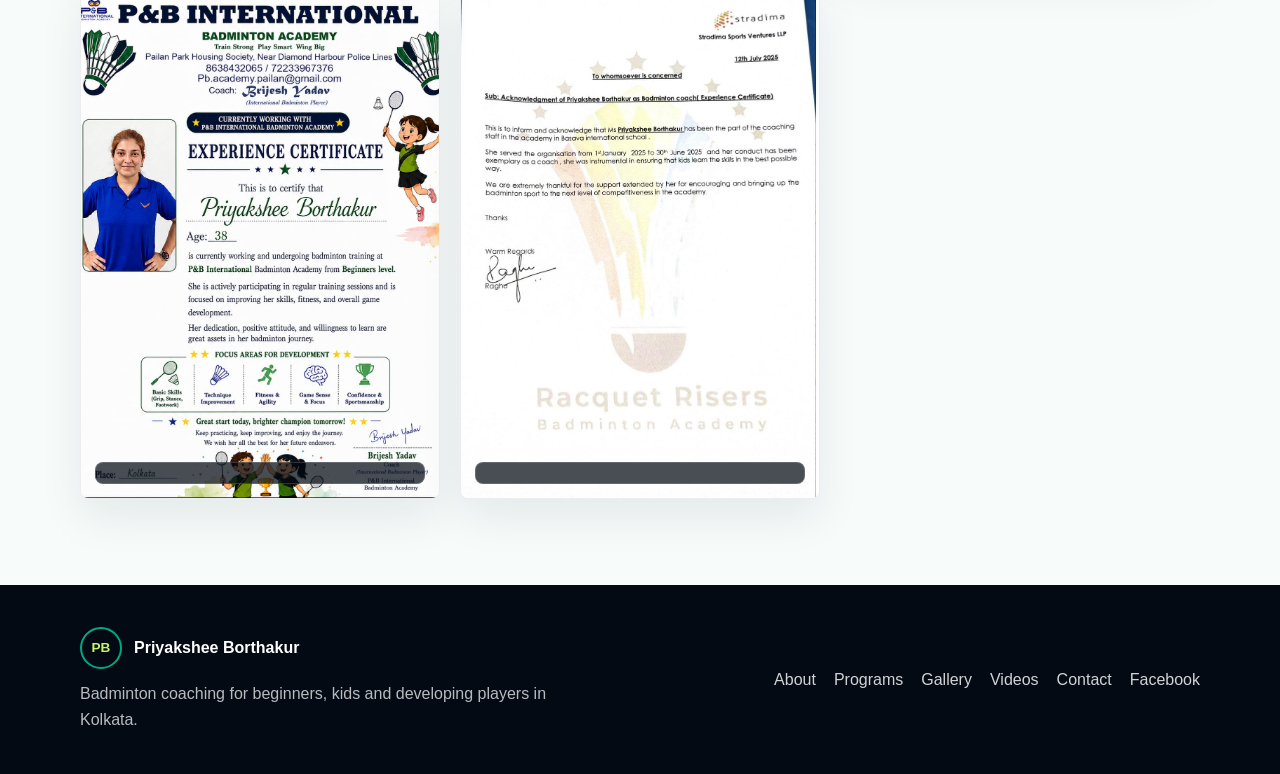
==== commit a34eed78: "Image Additions" ====
--- a/gallery.html
+++ b/gallery.html
@@ -78,6 +78,18 @@
         </figure>
         <figure class="gallery-item document-item">
           <img src="images/WhatsApp%20Image%202026-06-19%20at%2018.14.36.jpeg" alt="New Vision Badminton Academy experience letter">
+          <figcaption> </figcaption>
+        </figure>
+		<figure class="gallery-item document-item">
+          <img src="images/WhatsApp Image 2026-07-13 at 19.56.55.jpeg" alt="Celestial Galaxy Sports Academy experience letter">
+          <figcaption> </figcaption>
+        </figure>
+		<figure class="gallery-item document-item">
+          <img src="images/WhatsApp Image 2026-07-17 at 18.58.43.jpeg" alt="P&B Academy experience letter">
+          <figcaption> </figcaption>
+        </figure>
+		<figure class="gallery-item document-item">
+          <img src="images/WhatsApp Image 2026-07-18 at 19.11.33.jpeg" alt="Stradima experience letter">
           <figcaption> </figcaption>
         </figure>
       </div>
